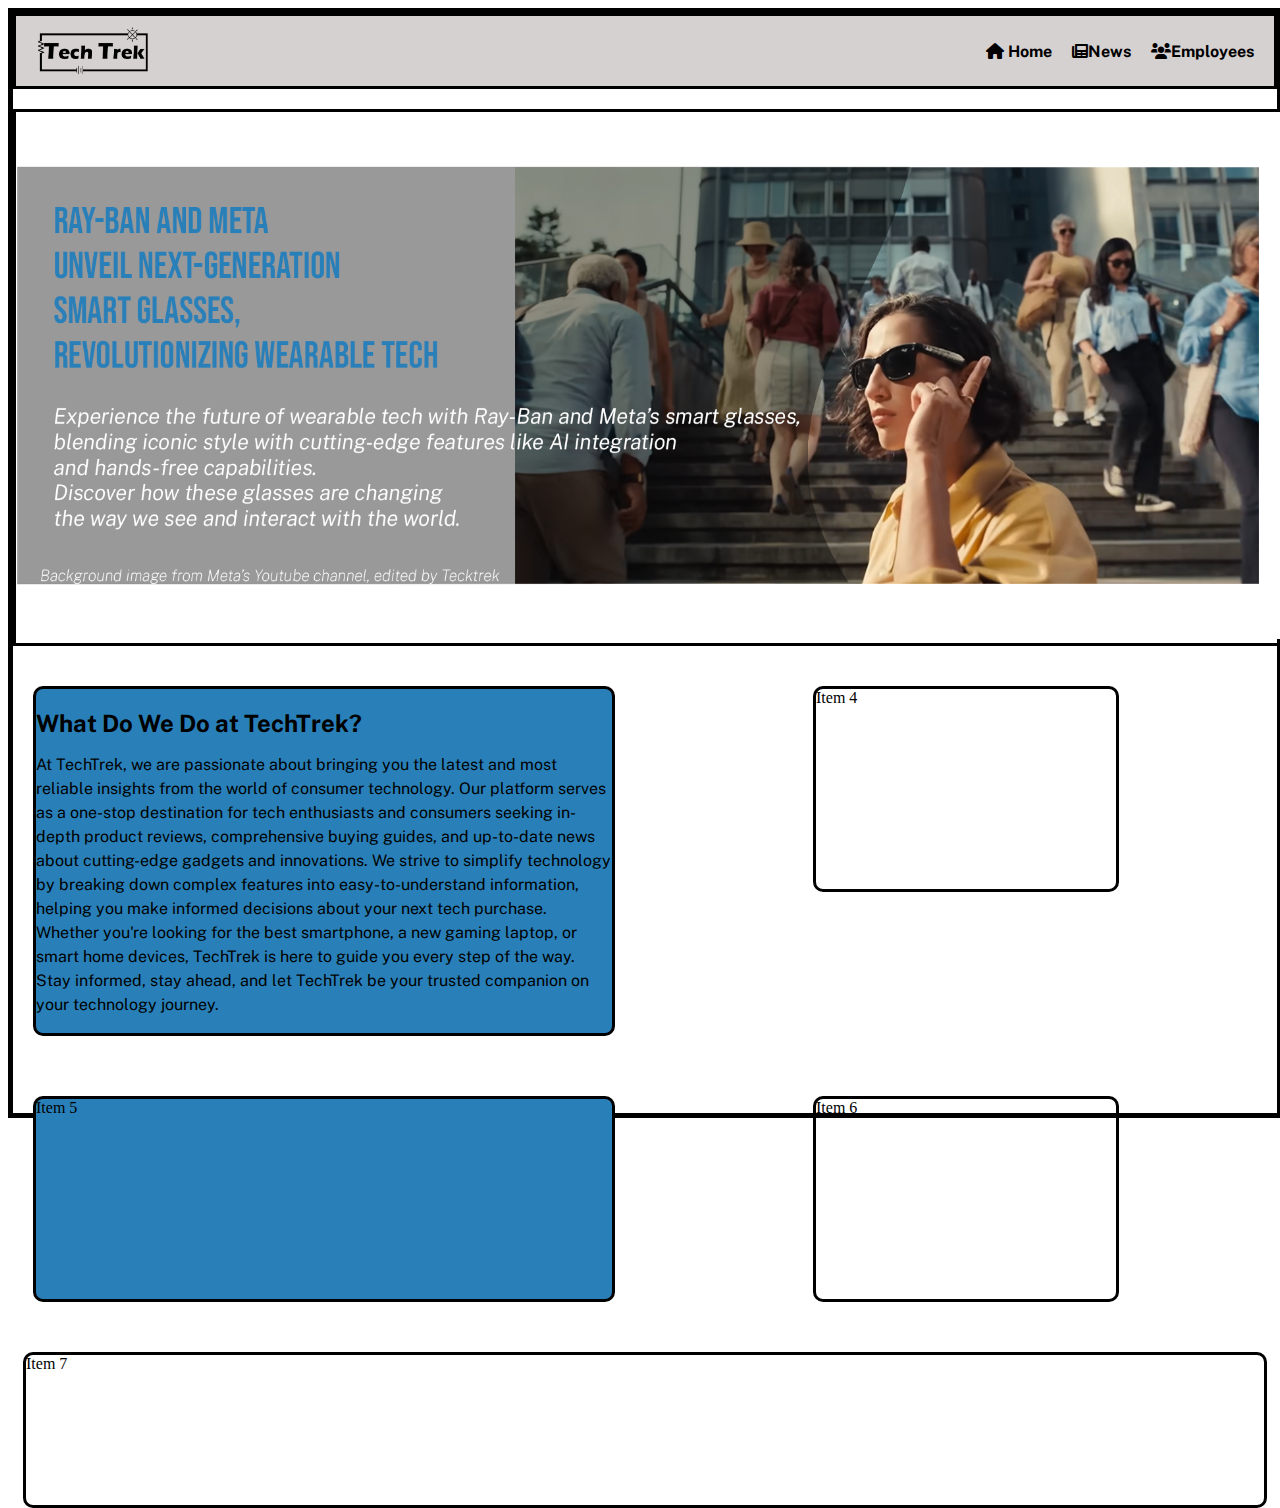
==== index.html @ 2f898368 "I added a hero image." ====
<!DOCTYPE html>
<html lang="en">

<head>
    <meta charset="UTF-8">
    <meta name="viewport" content="width=device-width, initial-scale=1.0">
    <title>TechTrek</title>
    <link rel="stylesheet" type="text/css" href="index.css" />
    <link href="https://cdnjs.cloudflare.com/ajax/libs/font-awesome/6.0.0-beta3/css/all.min.css" rel="stylesheet">
    <link
        href="https://fonts.googleapis.com/css2?family=Public+Sans:wght@100;200;300;400;500;600;700;800;900&display=swap"
        rel="stylesheet">

</head>

<body>

    <div class="grid-container">
        <div class="item1">
            <img src="/media/TechTrekMini-nb.png" alt="TechTrek Logo" class="logo">
            <nav>
                <ul>
                    <li> <a href="#home"><i class="fa-solid fa-house"></i> Home</a></li>
                    <li> <a href="#news"><i class="fa-solid fa-newspaper"></i>News</a></li>
                    <li> <a href="#Employees"><i class="fa-solid fa-users"></i>Employees</a></li>
                </ul>
            </nav>

        </div>

        <div class="item2">
            <img src="/media/hero imagePNG.png" alt="Latest tech news">
        </div>

        <div class="item3">
            <h2>What Do We Do at TechTrek?</h2>

            <p>At TechTrek, we are passionate about bringing you the latest and most reliable insights from the world of
                consumer
                technology. Our platform serves as a one-stop destination for tech enthusiasts and consumers seeking
                in-depth product
                reviews, comprehensive buying guides, and up-to-date news about cutting-edge gadgets and innovations.

                We strive to simplify technology by breaking down complex features into easy-to-understand information,
                helping you make
                informed decisions about your next tech purchase. Whether you're looking for the best smartphone, a new
                gaming laptop,
                or smart home devices, TechTrek is here to guide you every step of the way.

                Stay informed, stay ahead, and let TechTrek be your trusted companion on your technology journey.</p>
        </div>

        <div class="item4"> Item 4</div>

        <div class="item5"> Item 5</div>

        <div class="item6"> Item 6</div>

        <div class="item7"> Item 7</div>

    </div>


</body>

</html>
---- index.css ----
.grid-container {
    display: grid;
    background-color: white;
    border: 5px solid black;
    grid-template-columns: 1fr 1fr;
    grid-template-rows: 50px 300px repeat (2 2fr) 100px;
    gap: 20px;
    width: 100%;
    height: 1100px;
}

.grid-container div {
    /* background-color: brown; */
    border: solid black;

}



/* T H E   C H I L D R E N */

/* Navbar */
.logo {
    height: 50px;
}

.item1 {
    grid-column: 1/3;
    /*the whole row, the whole ting */
    height: 50px;
    /* Styling the navbar */
    display: flex;
    justify-content: space-between;
    align-items: center;
    padding: 10px 20px;
    background-color: #d6d1d1;
    color: white;
}

.item1 nav ul {
    list-style: none;
    display: flex;
    gap: 20px;
    margin: 0;
    padding: 0;
}

.item1 nav ul li a {
    text-decoration: none;
    color: black;
    font-family: "Public Sans", sans-serif;
    font-weight: 700;
}

.item1 nav ul li a:hover {
    color: #2980b9;
}

/* Hero image */
.item2 {
    grid-column: 1/3;
    /*full width(whole ting)*/
    aspect-ratio: 1920/800;
    width: 100%;
    /* height: 300px; */
}

.item2 img {
    width: 100%;
    height: 100%;
    object-fit: cover;
}


/* Article 1 */
.item3 {
    grid-column: 1;
    /*Left column*/
    border-radius: 10px;
    height: auto;
    margin: 20px;
    background-color: #2980b9;
    /* Font */
    font-family: "Public Sans", sans-serif;
    font-optical-sizing: auto;
    font-weight: 400;
    font-style: normal;
}

.item3 h2 {
    font-size: 24px;
    color: black;
    margin-bottom: 10px;
    font-family: "Public Sans", sans-serif;
    font-weight: 700;

}

.item3 p {
    font-size: 16px;
    line-height: 1.5;
    color: black;
    font-family: "Public Sans", sans-serif;
    font-weight: 400;
}


/* Image/section 1 */
.item4 {
    grid-column: 2;
    /*Right column*/
    border-radius: 10px;
    height: 200px;
    width: 300px;
    justify-self: center;
    margin: 20px;
}

/* Image/section 2 */
.item5 {
    grid-column: 1;
    /*Left column*/
    border-radius: 10px;
    height: 200px;
    margin: 20px;
    background-color: #2980b9;
}

/* Article 2 */
.item6 {
    grid-column: 2;
    /*Right column*/
    border-radius: 10px;
    height: 200px;
    width: 300px;
    justify-self: center;
    margin: 20px;
}

/* Footer */
.item7 {
    grid-column: 1/3;
    /*Full width*/
    border-radius: 10px;
    height: 150px;
    margin: 10px;
}
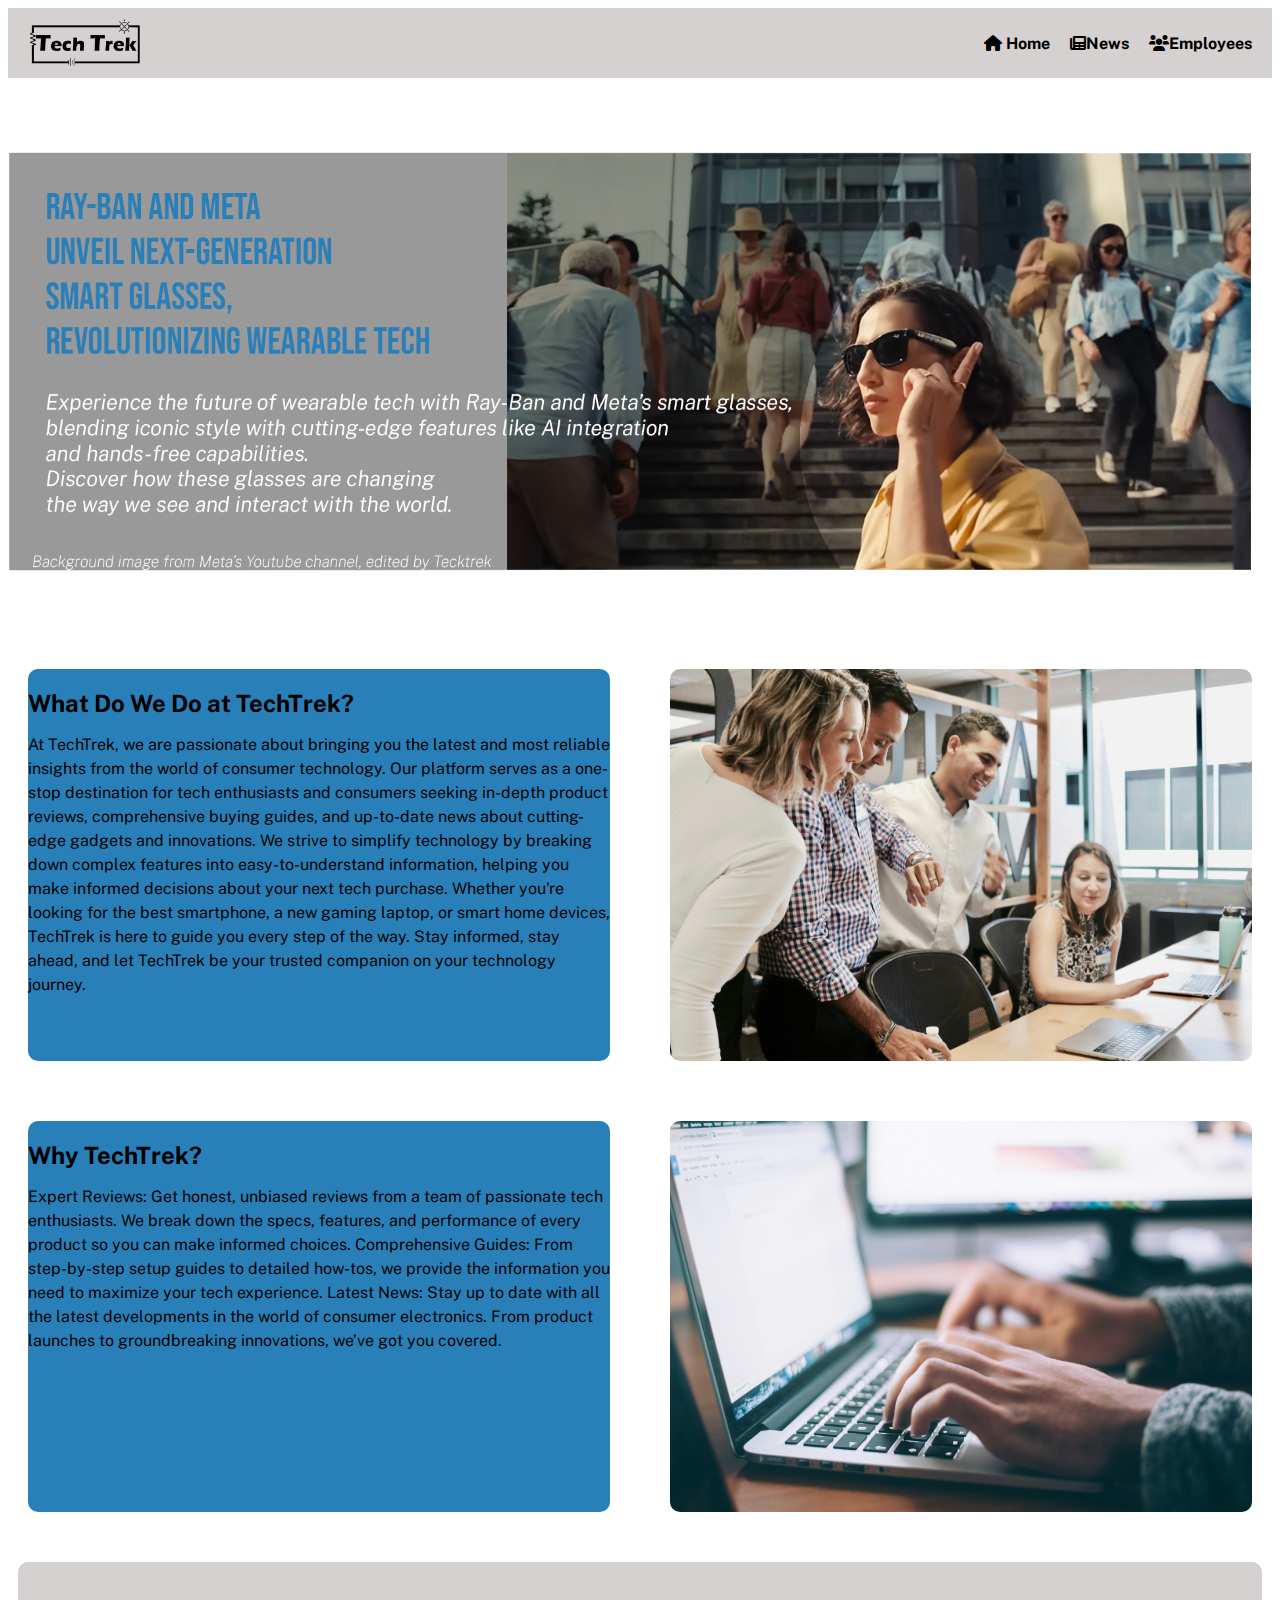
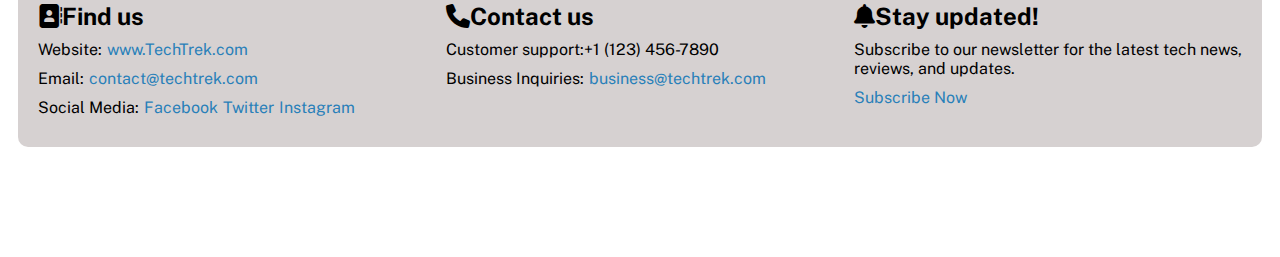
==== commit dc31a907: "I added the companys contact information at the bottom. I also added some text and an image to item5" ====
--- a/index.html
+++ b/index.html
@@ -50,17 +50,73 @@
                 Stay informed, stay ahead, and let TechTrek be your trusted companion on your technology journey.</p>
         </div>
 
-        <div class="item4"> Item 4</div>
+        <div class="item4">
+            <img src="/media/employeesWorking.jpg" alt="Picture of employees working.">
 
-        <div class="item5"> Item 5</div>
+        </div>
 
-        <div class="item6"> Item 6</div>
+        <div class="item5">
+            <h2>Why TechTrek?</h2>
+            <p>Expert Reviews: Get honest, unbiased reviews from a team of passionate tech enthusiasts. We break down
+                the specs,
+                features, and performance of every product so you can make informed choices.
+                Comprehensive Guides: From step-by-step setup guides to detailed how-tos, we provide the information you
+                need to
+                maximize your tech experience.
+                Latest News: Stay up to date with all the latest developments in the world of consumer electronics. From
+                product
+                launches to groundbreaking innovations, we’ve got you covered.</p>
 
-        <div class="item7"> Item 7</div>
+        </div>
+
+        <div class="item6">
+            <img src="/media/laptopWritingcloseup.jpg" alt="Closeup picture of a person writing on a laptop.">
+        </div>
+
+        <div class="item7">
+            <div class="find-us">
+                <h2><i class="fa-solid fa-address-book"></i>Find us</h2>
+                <ul>
+                    <li>Website:<a href="https://www.w3schools.com/" target="_blank"> www.TechTrek.com</a>
+                    </li>
+                    <li>Email:<a href="https://www.w3schools.com/" target="_blank">contact@techtrek.com</a>
+                    </li>
+                    <li>Social Media:<a href="https://www.facebook.com/zuck/?locale=sv_SE" target="_blank">Facebook</a>
+                        <a href="https://x.com/finkd?" target="_blank">Twitter</a>
+                        <a href="https://www.instagram.com/zuck/" target="_blank">Instagram</a>
+                    </li>
+                </ul>
+            </div>
+
+            <div class="contact-us">
+                <h2><i class="fa-solid fa-phone"></i>Contact us</h2>
+                <ul>
+                    <li>Customer support:+1 (123) 456-7890
+                    </li>
+                    <li>Business Inquiries:<a href="https://www.w3schools.com/"
+                            target="_blank">business@techtrek.com</a>
+                    </li>
+                </ul>
+
+            </div>
+
+            <div class="stay-updated">
+                <h2><i class="fa-solid fa-bell"></i>Stay updated!</h2>
+                <ul>
+                    <li>Subscribe to our newsletter for the latest tech news, reviews, and updates.</li>
+                    <li><a href="https://www.w3schools.com/" target="_blank">Subscribe Now</a> </li>
+                </ul>
+            </div>
+
+        </div>
 
     </div>
 
 
+    <div class="end-container">
+        <!-- Inget här, detta är tomrum. Det ger sidan lite "breathing room" -->
+    </div>
+
 </body>
 
 </html>--- a/index.css
+++ b/index.css
@@ -1,17 +1,17 @@
 .grid-container {
     display: grid;
     background-color: white;
-    border: 5px solid black;
+    /* border: 5px solid black; */
     grid-template-columns: 1fr 1fr;
     grid-template-rows: 50px 300px repeat (2 2fr) 100px;
     gap: 20px;
     width: 100%;
-    height: 1100px;
+    height: auto;
 }
 
 .grid-container div {
     /* background-color: brown; */
-    border: solid black;
+    /* border: solid black; */
 
 }
 
@@ -110,10 +110,17 @@
     grid-column: 2;
     /*Right column*/
     border-radius: 10px;
-    height: 200px;
-    width: 300px;
+    height: auto;
+    width: auto;
     justify-self: center;
     margin: 20px;
+}
+
+.item4 img {
+    width: 100%;
+    height: 100%;
+    object-fit: cover;
+    border-radius: 10px;
 }
 
 /* Image/section 2 */
@@ -121,9 +128,30 @@
     grid-column: 1;
     /*Left column*/
     border-radius: 10px;
-    height: 200px;
+    height: auto;
     margin: 20px;
     background-color: #2980b9;
+    /* Font */
+    font-family: "Public Sans", sans-serif;
+    font-optical-sizing: auto;
+    font-weight: 400;
+    font-style: normal;
+}
+
+.item5 h2 {
+    font-size: 24px;
+    color: black;
+    margin-bottom: 10px;
+    font-family: "Public Sans", sans-serif;
+    font-weight: 700;
+}
+
+.item5 p {
+    font-size: 16px;
+    line-height: 1.5;
+    color: black;
+    font-family: "Public Sans", sans-serif;
+    font-weight: 400;
 }
 
 /* Article 2 */
@@ -131,17 +159,81 @@
     grid-column: 2;
     /*Right column*/
     border-radius: 10px;
-    height: 200px;
-    width: 300px;
+    height: auto;
+    width: auto;
     justify-self: center;
     margin: 20px;
+}
+
+.item6 img {
+    width: 100%;
+    height: 100%;
+    object-fit: cover;
+    border-radius: 10px;
 }
 
 /* Footer */
 .item7 {
     grid-column: 1/3;
     /*Full width*/
-    border-radius: 10px;
-    height: 150px;
+    display: flex;
+    justify-content: space-between;
+    align-items: flex-start;
+    border-radius: 10px;
+    height: auto;
     margin: 10px;
+    padding: 20px;
+    background-color: #d6d1d1;
+}
+
+.find-us,
+.contact-us,
+.stay-updated {
+    flex: 1;
+    margin-right: 20px;
+}
+
+.stay-updated {
+    margin-right: 0;
+}
+
+
+.item7 h2 {
+    font-size: 24px;
+    color: black;
+    margin-bottom: 10px;
+    font-family: "Public Sans", sans-serif;
+    font-weight: 700;
+}
+
+.item7 ul {
+    list-style: none;
+    padding: 0;
+    margin: 0;
+}
+
+.item7 ul li {
+    display: flex;
+    align-items: center;
+    gap: 5px;
+    margin-bottom: 10px;
+    font-family: "Public Sans", sans-serif;
+    font-weight: 400;
+}
+
+.item7 ul li a {
+    text-decoration: none;
+    color: #2980b9;
+    font-family: "Public Sans", sans-serif;
+    font-weight: 400;
+}
+
+.item7 ul li a:hover {
+    color: darkblue;
+}
+
+
+.end-container {
+    margin-bottom: 100px;
+    /* Lite rum där på botten*/
 }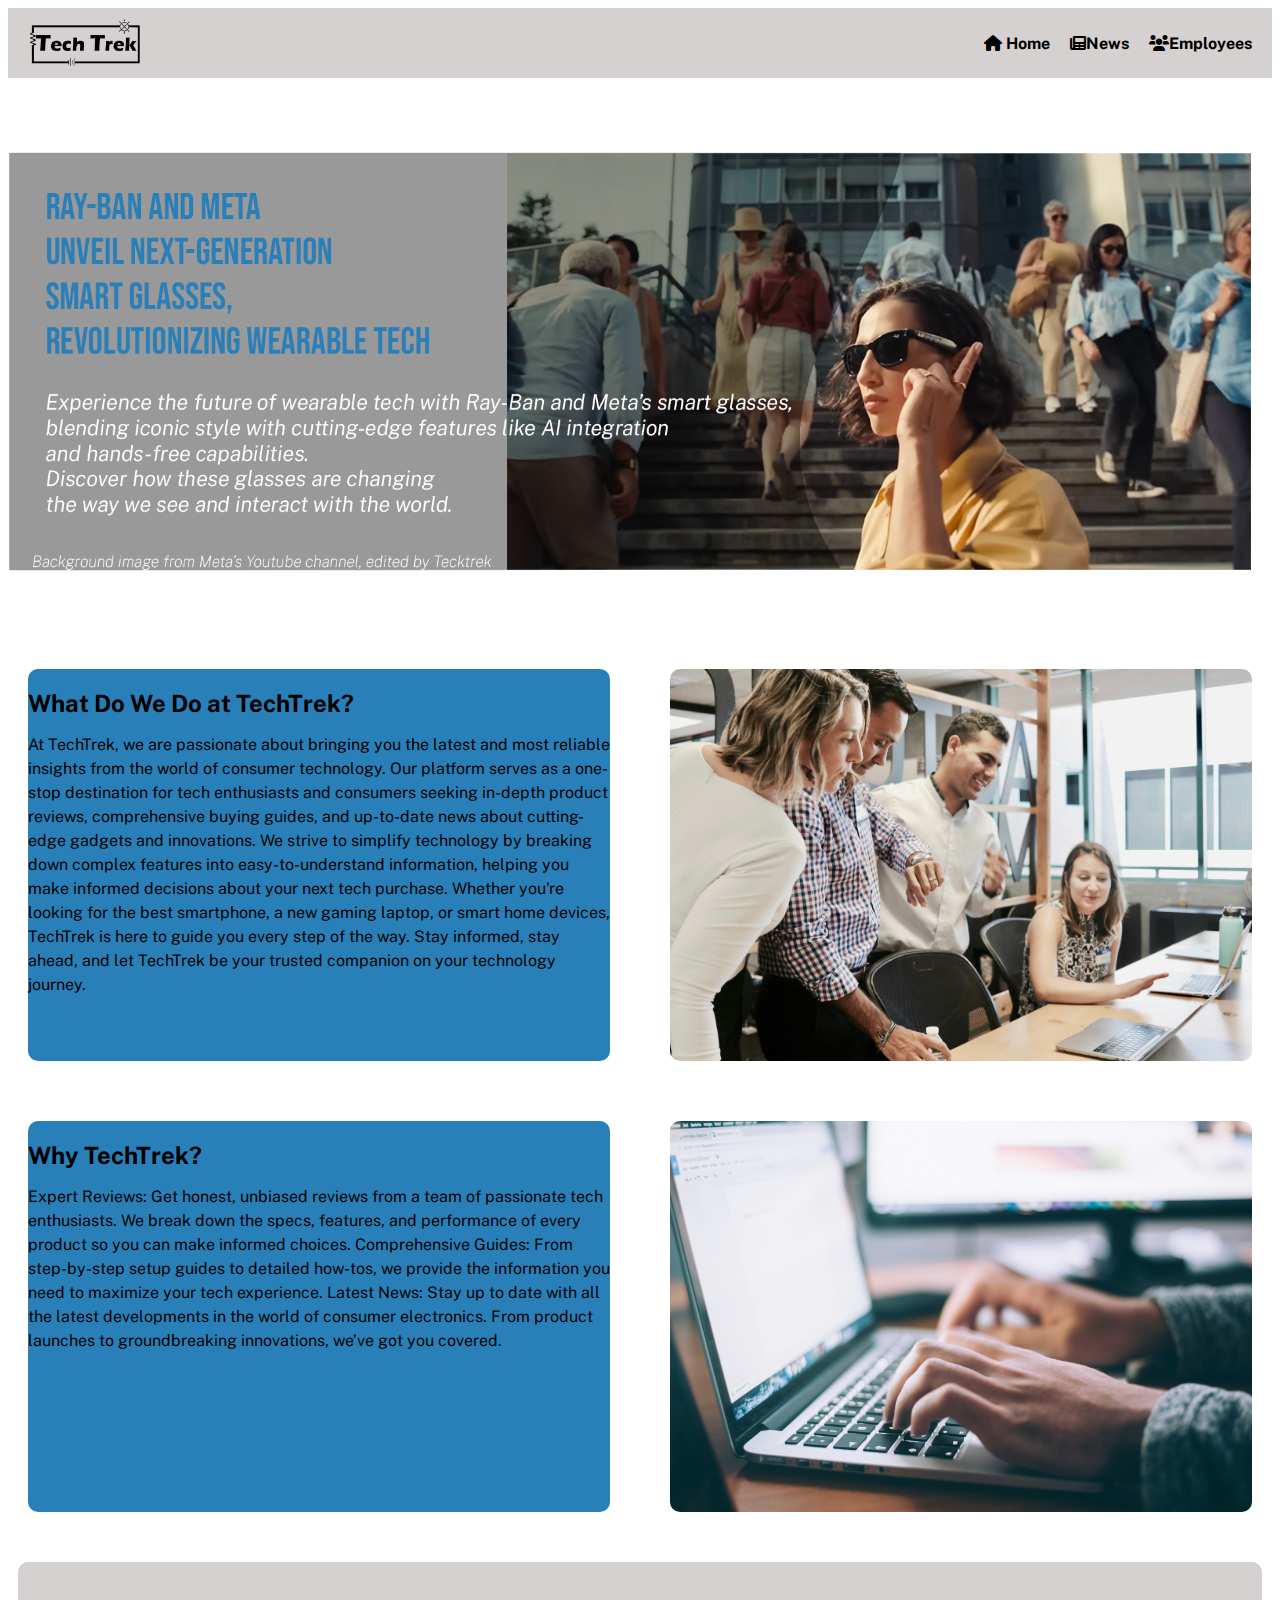
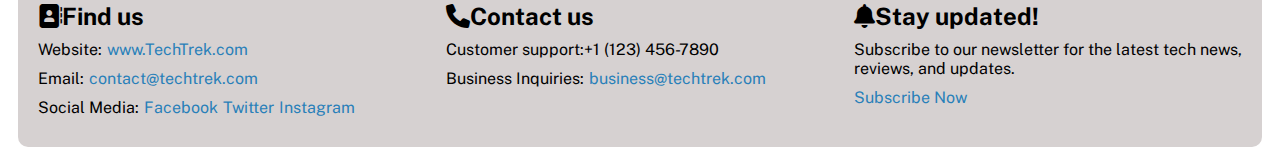
==== commit 8430b589: "I added semantic elements to my html file. I also removed the end-container as I believe it is no lo" ====
--- a/index.html
+++ b/index.html
@@ -16,7 +16,8 @@
 <body>
 
     <div class="grid-container">
-        <div class="item1">
+
+        <header class="item1">
             <img src="/media/TechTrekMini-nb.png" alt="TechTrek Logo" class="logo">
             <nav>
                 <ul>
@@ -26,13 +27,13 @@
                 </ul>
             </nav>
 
-        </div>
+        </header>
 
-        <div class="item2">
+        <section class="item2">
             <img src="/media/hero imagePNG.png" alt="Latest tech news">
-        </div>
+        </section>
 
-        <div class="item3">
+        <article class="item3">
             <h2>What Do We Do at TechTrek?</h2>
 
             <p>At TechTrek, we are passionate about bringing you the latest and most reliable insights from the world of
@@ -48,14 +49,14 @@
                 or smart home devices, TechTrek is here to guide you every step of the way.
 
                 Stay informed, stay ahead, and let TechTrek be your trusted companion on your technology journey.</p>
-        </div>
+        </article>
 
-        <div class="item4">
+        <section class="item4">
             <img src="/media/employeesWorking.jpg" alt="Picture of employees working.">
 
-        </div>
+        </section>
 
-        <div class="item5">
+        <article class="item5">
             <h2>Why TechTrek?</h2>
             <p>Expert Reviews: Get honest, unbiased reviews from a team of passionate tech enthusiasts. We break down
                 the specs,
@@ -67,13 +68,13 @@
                 product
                 launches to groundbreaking innovations, we’ve got you covered.</p>
 
-        </div>
+        </article>
 
-        <div class="item6">
+        <section class="item6">
             <img src="/media/laptopWritingcloseup.jpg" alt="Closeup picture of a person writing on a laptop.">
-        </div>
+        </section>
 
-        <div class="item7">
+        <footer class="item7">
             <div class="find-us">
                 <h2><i class="fa-solid fa-address-book"></i>Find us</h2>
                 <ul>
@@ -108,13 +109,8 @@
                 </ul>
             </div>
 
-        </div>
+        </footer>
 
-    </div>
-
-
-    <div class="end-container">
-        <!-- Inget här, detta är tomrum. Det ger sidan lite "breathing room" -->
     </div>
 
 </body>
--- a/index.css
+++ b/index.css
@@ -230,10 +230,4 @@
 
 .item7 ul li a:hover {
     color: darkblue;
-}
-
-
-.end-container {
-    margin-bottom: 100px;
-    /* Lite rum där på botten*/
 }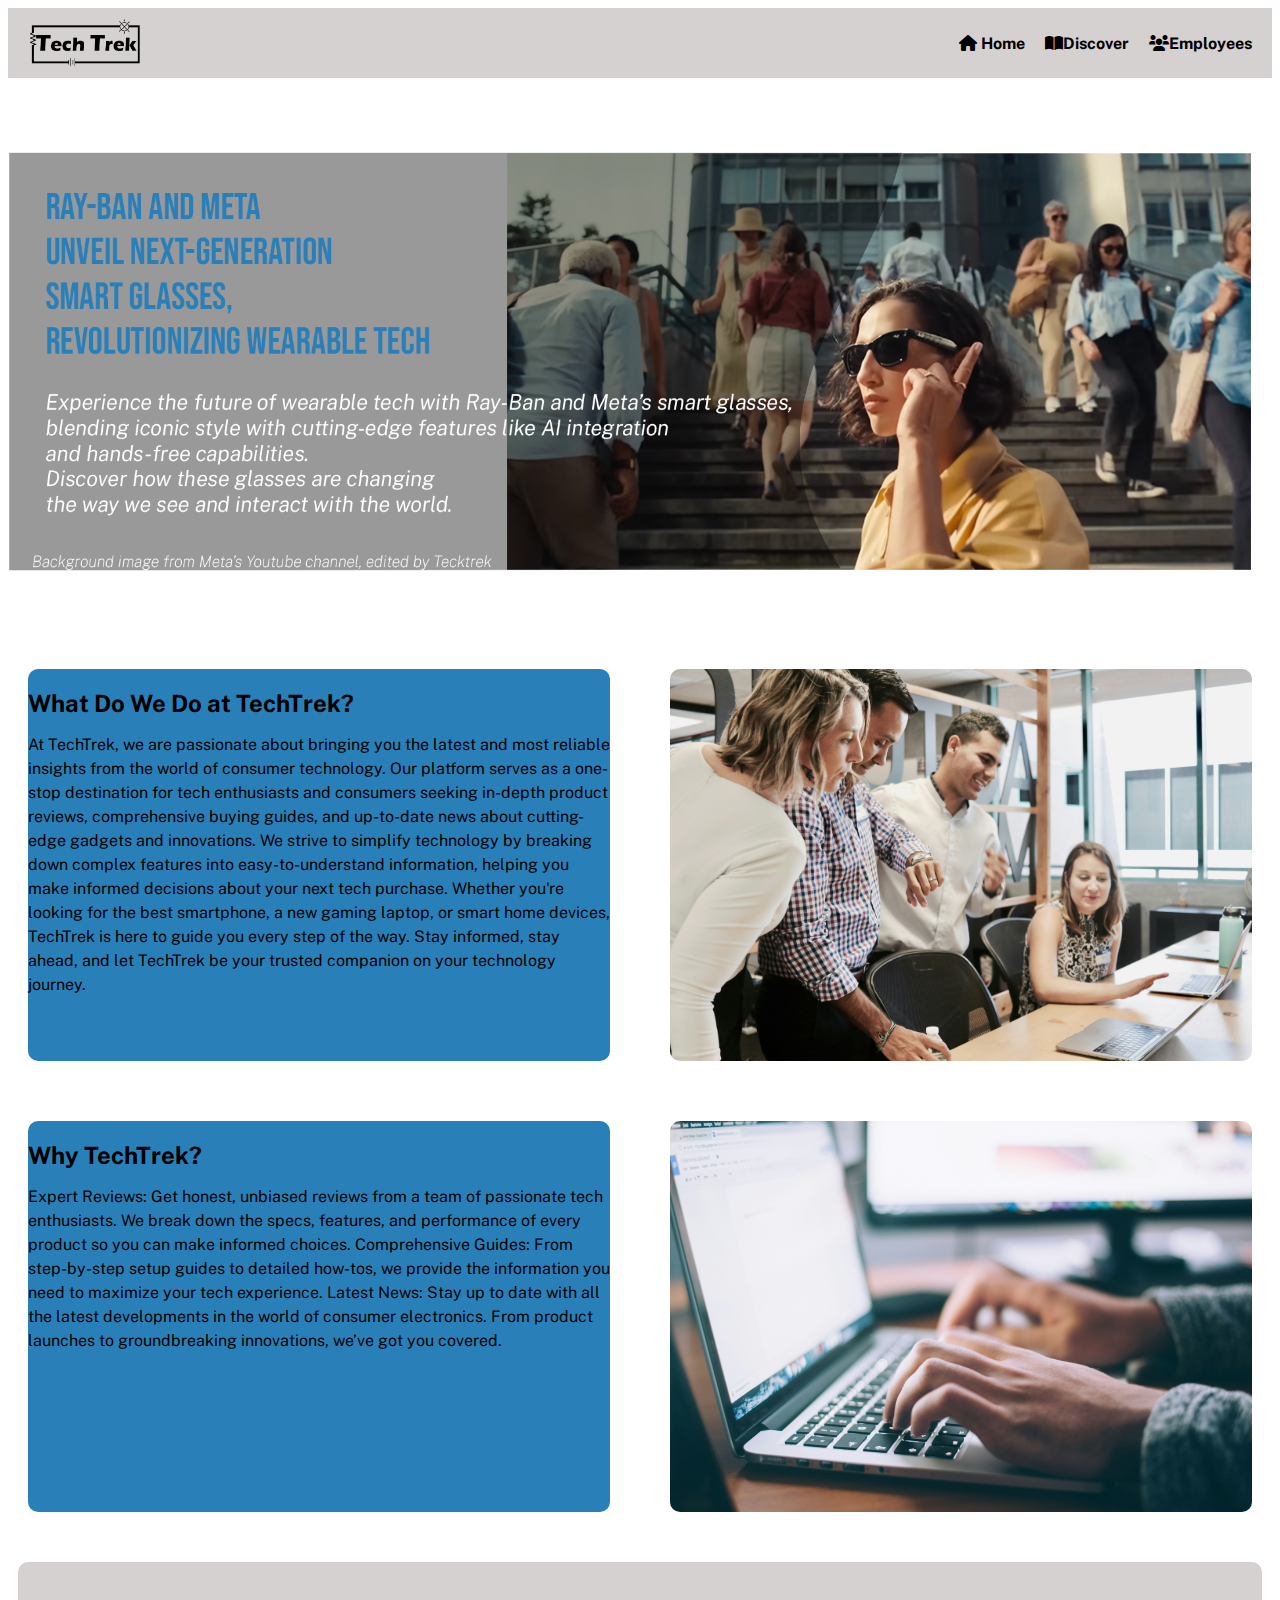
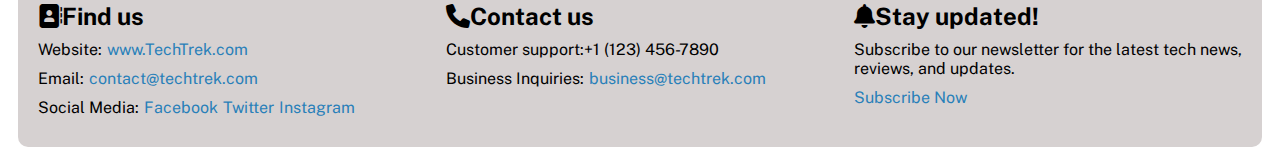
==== commit af06fae1: "I started making my third and final page for the website. I started by making the layout. On this pa" ====
--- a/index.html
+++ b/index.html
@@ -21,9 +21,9 @@
             <img src="/media/TechTrekMini-nb.png" alt="TechTrek Logo" class="logo">
             <nav>
                 <ul>
-                    <li> <a href="#home"><i class="fa-solid fa-house"></i> Home</a></li>
-                    <li> <a href="#news"><i class="fa-solid fa-newspaper"></i>News</a></li>
-                    <li> <a href="#Employees"><i class="fa-solid fa-users"></i>Employees</a></li>
+                    <li> <a href="index.html"><i class="fa-solid fa-house"></i> Home</a></li>
+                    <li> <a href="info.html"><i class="fa-solid fa-book-open"></i>Discover</a></li>
+                    <li> <a href="card.html"><i class="fa-solid fa-users"></i>Employees</a></li>
                 </ul>
             </nav>
 
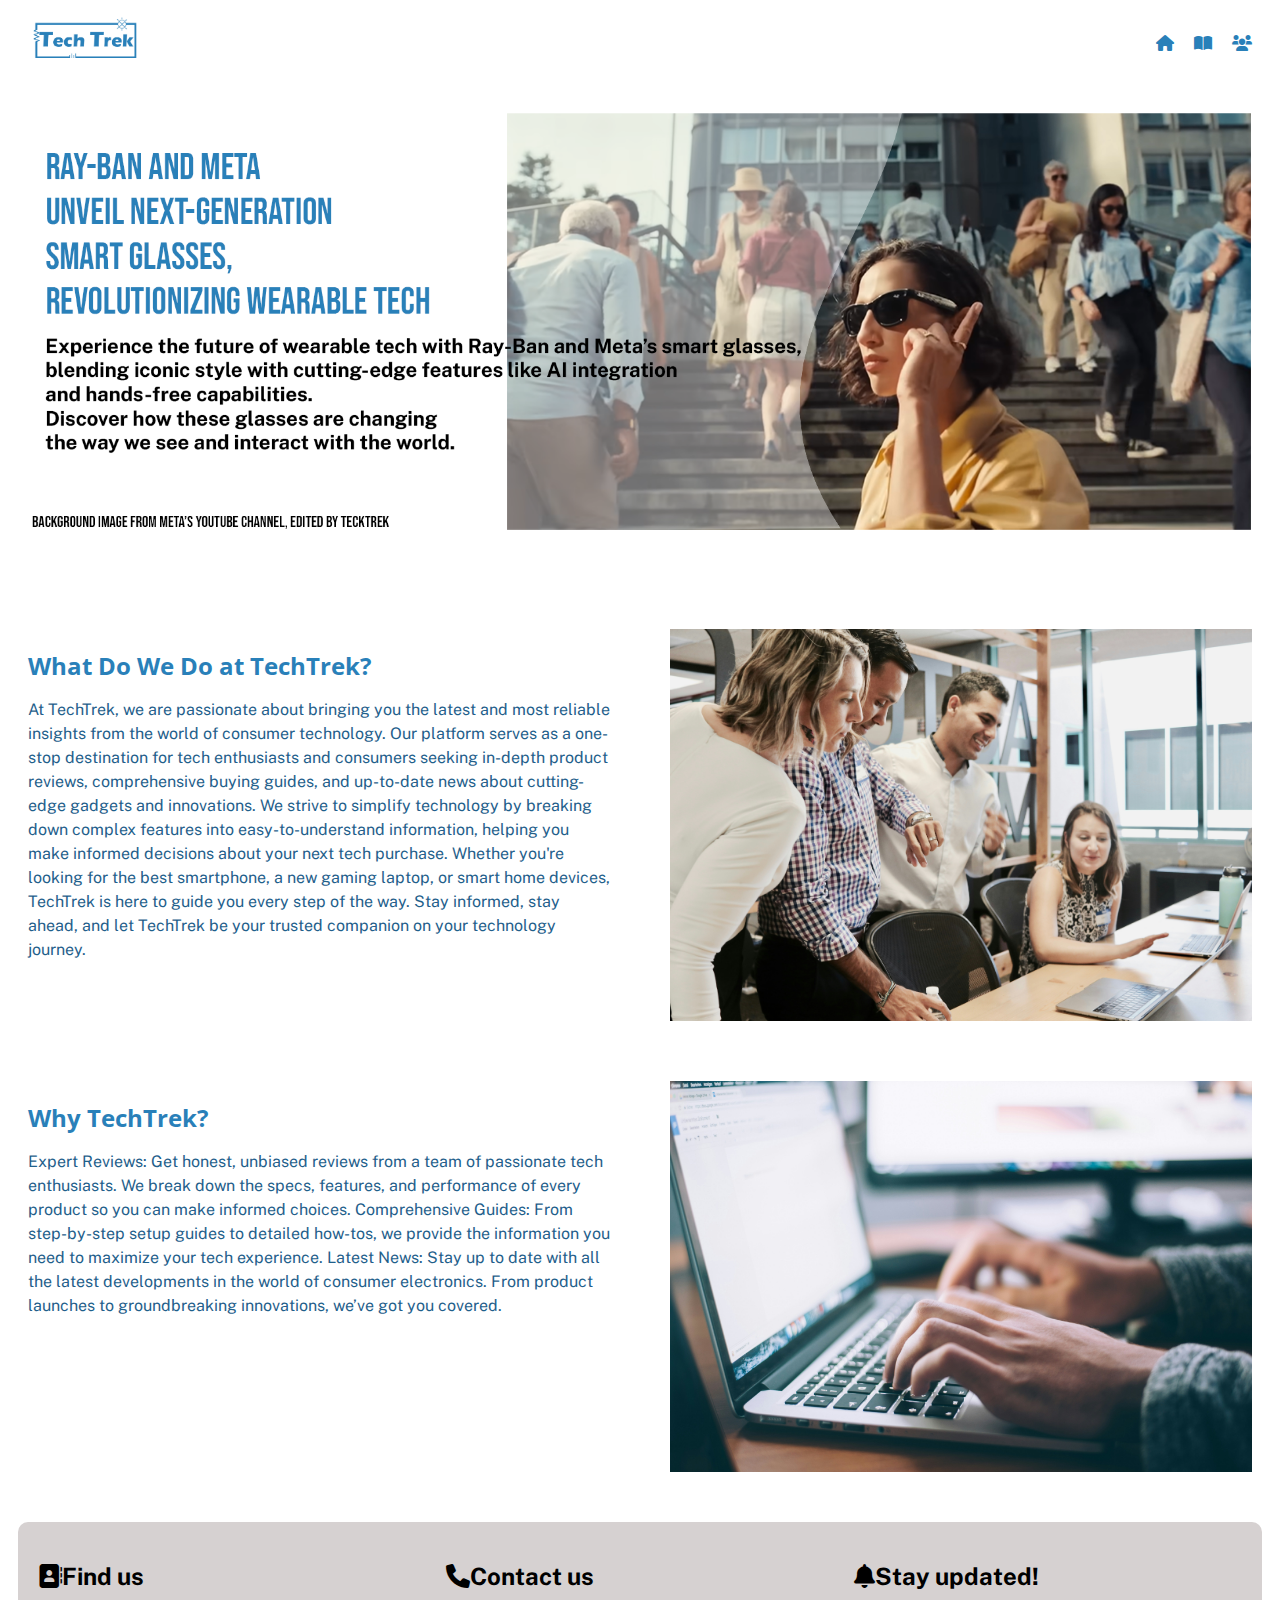
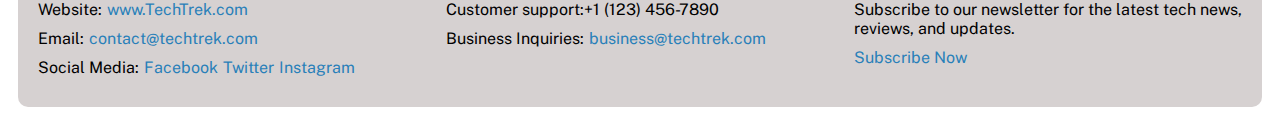
==== commit 07d83d6e: "I adjusted the apperance and the design of all the pages." ====
--- a/index.html
+++ b/index.html
@@ -6,10 +6,22 @@
     <meta name="viewport" content="width=device-width, initial-scale=1.0">
     <title>TechTrek</title>
     <link rel="stylesheet" type="text/css" href="index.css" />
+
+    <!-- Icons -->
     <link href="https://cdnjs.cloudflare.com/ajax/libs/font-awesome/6.0.0-beta3/css/all.min.css" rel="stylesheet">
+
+    <!-- Fonts -->
+    <!-- Public sans -->
     <link
         href="https://fonts.googleapis.com/css2?family=Public+Sans:wght@100;200;300;400;500;600;700;800;900&display=swap"
         rel="stylesheet">
+
+    <!-- Open sans -->
+    <link rel="preconnect" href="https://fonts.googleapis.com">
+    <link rel="preconnect" href="https://fonts.gstatic.com" crossorigin>
+    <link href="https://fonts.googleapis.com/css2?family=Open+Sans:ital,wght@0,300..800;1,300..800&display=swap"
+        rel="stylesheet">
+
 
 </head>
 
@@ -18,19 +30,21 @@
     <div class="grid-container">
 
         <header class="item1">
-            <img src="/media/TechTrekMini-nb.png" alt="TechTrek Logo" class="logo">
+            <a href="index.html">
+                <img src="/media/TechTrek - blue-mindrePNG.png" alt="TechTrek Logo" class="logo">
+            </a>
             <nav>
                 <ul>
-                    <li> <a href="index.html"><i class="fa-solid fa-house"></i> Home</a></li>
-                    <li> <a href="info.html"><i class="fa-solid fa-book-open"></i>Discover</a></li>
-                    <li> <a href="card.html"><i class="fa-solid fa-users"></i>Employees</a></li>
+                    <li> <a href="index.html"><i class="fa-solid fa-house"></i> </a></li>
+                    <li> <a href="info.html"><i class="fa-solid fa-book-open"></i></a></li>
+                    <li> <a href="card.html"><i class="fa-solid fa-users"></i></a></li>
                 </ul>
             </nav>
 
         </header>
 
         <section class="item2">
-            <img src="/media/hero imagePNG.png" alt="Latest tech news">
+            <img src="/media/hero image - whitePNG.png" alt="Latest tech news">
         </section>
 
         <article class="item3">
--- a/index.css
+++ b/index.css
@@ -9,13 +9,6 @@
     height: auto;
 }
 
-.grid-container div {
-    /* background-color: brown; */
-    /* border: solid black; */
-
-}
-
-
 
 /* T H E   C H I L D R E N */
 
@@ -33,7 +26,7 @@
     justify-content: space-between;
     align-items: center;
     padding: 10px 20px;
-    background-color: #d6d1d1;
+    /* background-color: #d6d1d1; */
     color: white;
 }
 
@@ -47,13 +40,13 @@
 
 .item1 nav ul li a {
     text-decoration: none;
-    color: black;
+    color: #2980b9;
     font-family: "Public Sans", sans-serif;
     font-weight: 700;
 }
 
 .item1 nav ul li a:hover {
-    color: #2980b9;
+    color: #1f608b
 }
 
 /* Hero image */
@@ -63,6 +56,7 @@
     aspect-ratio: 1920/800;
     width: 100%;
     /* height: 300px; */
+    margin-top: -40px;
 }
 
 .item2 img {
@@ -79,7 +73,7 @@
     border-radius: 10px;
     height: auto;
     margin: 20px;
-    background-color: #2980b9;
+    /* background-color: #2980b9; */
     /* Font */
     font-family: "Public Sans", sans-serif;
     font-optical-sizing: auto;
@@ -89,19 +83,22 @@
 
 .item3 h2 {
     font-size: 24px;
-    color: black;
-    margin-bottom: 10px;
-    font-family: "Public Sans", sans-serif;
-    font-weight: 700;
+    color: #2980b9;
+    margin-bottom: 10px;
+    font-family: "Open Sans", serif;
+    font-optical-sizing: auto;
+    font-weight: 700;
+    font-style: normal;
 
 }
 
 .item3 p {
     font-size: 16px;
     line-height: 1.5;
-    color: black;
-    font-family: "Public Sans", sans-serif;
-    font-weight: 400;
+    color: #1f608b;
+    font-family: "Public Sans", sans-serif;
+    font-weight: 400;
+
 }
 
 
@@ -120,7 +117,7 @@
     width: 100%;
     height: 100%;
     object-fit: cover;
-    border-radius: 10px;
+    /* border-radius: 10px; */
 }
 
 /* Image/section 2 */
@@ -130,7 +127,7 @@
     border-radius: 10px;
     height: auto;
     margin: 20px;
-    background-color: #2980b9;
+    /* background-color: #2980b9; */
     /* Font */
     font-family: "Public Sans", sans-serif;
     font-optical-sizing: auto;
@@ -140,16 +137,19 @@
 
 .item5 h2 {
     font-size: 24px;
-    color: black;
-    margin-bottom: 10px;
-    font-family: "Public Sans", sans-serif;
-    font-weight: 700;
+    color: #2980b9;
+    margin-bottom: 10px;
+    font-family: "Open Sans", serif;
+    font-optical-sizing: auto;
+    font-weight: 700;
+    font-style: normal;
+
 }
 
 .item5 p {
     font-size: 16px;
     line-height: 1.5;
-    color: black;
+    color: #1f608b;
     font-family: "Public Sans", sans-serif;
     font-weight: 400;
 }
@@ -169,7 +169,7 @@
     width: 100%;
     height: 100%;
     object-fit: cover;
-    border-radius: 10px;
+    /* border-radius: 10px; */
 }
 
 /* Footer */
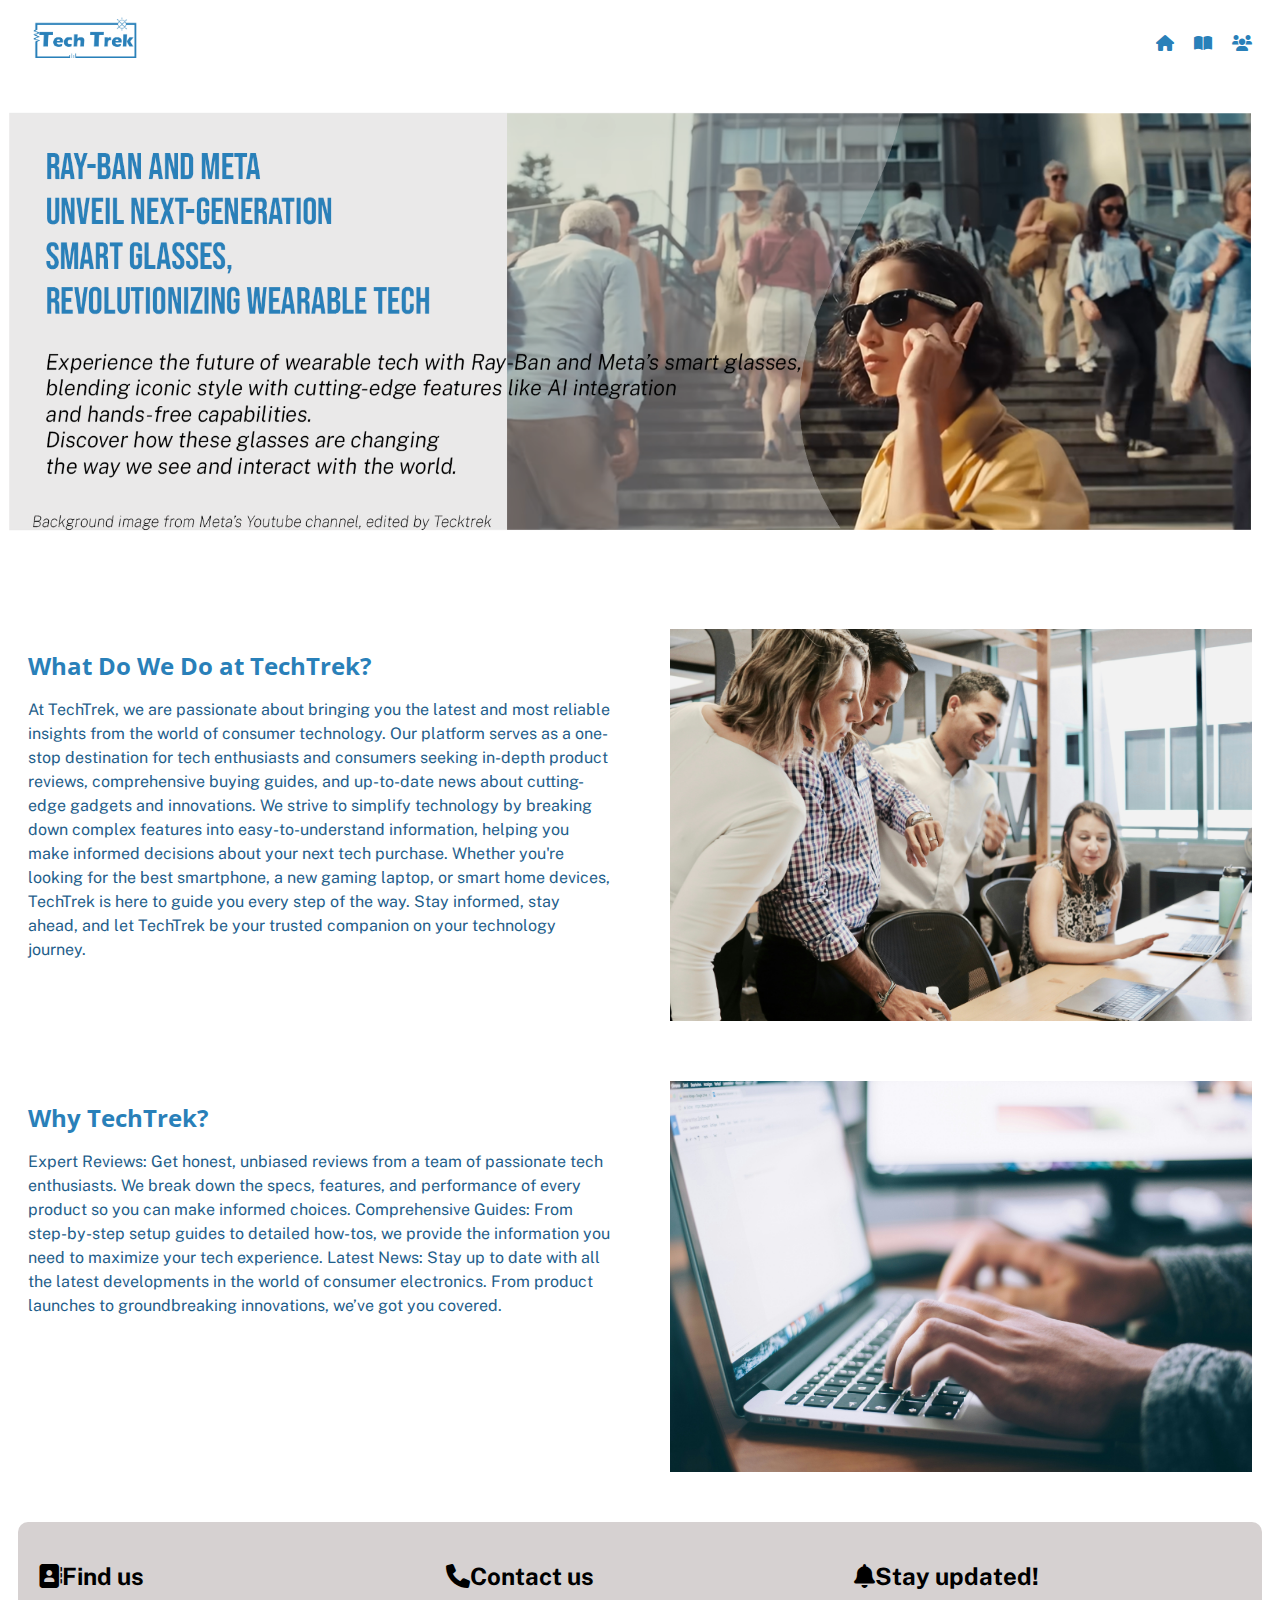
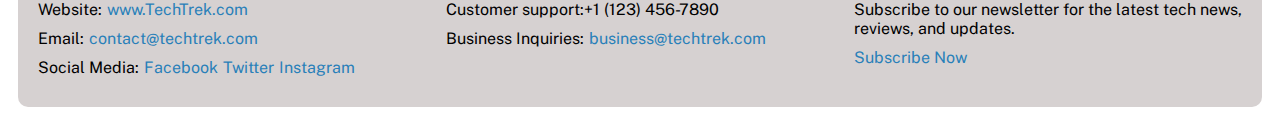
==== commit 28e00df8: "I removed some unnecessary code and added some comments to make the code easier to read. I also adde" ====
--- a/index.html
+++ b/index.html
@@ -29,6 +29,8 @@
 
     <div class="grid-container">
 
+
+        <!-- Navbar -->
         <header class="item1">
             <a href="index.html">
                 <img src="/media/TechTrek - blue-mindrePNG.png" alt="TechTrek Logo" class="logo">
@@ -43,10 +45,14 @@
 
         </header>
 
+
+        <!-- Hero Image -->
         <section class="item2">
-            <img src="/media/hero image - whitePNG.png" alt="Latest tech news">
+            <img src="/media/hero image - lightgreyPNG.png" alt="Latest tech news">
         </section>
 
+
+        <!-- Article 1 -->
         <article class="item3">
             <h2>What Do We Do at TechTrek?</h2>
 
@@ -65,11 +71,15 @@
                 Stay informed, stay ahead, and let TechTrek be your trusted companion on your technology journey.</p>
         </article>
 
+
+        <!-- Image 1-Employee working -->
         <section class="item4">
             <img src="/media/employeesWorking.jpg" alt="Picture of employees working.">
 
         </section>
 
+
+        <!-- Article 2 -->
         <article class="item5">
             <h2>Why TechTrek?</h2>
             <p>Expert Reviews: Get honest, unbiased reviews from a team of passionate tech enthusiasts. We break down
@@ -84,10 +94,14 @@
 
         </article>
 
+
+        <!-- Image 2-Person writing on computer -->
         <section class="item6">
             <img src="/media/laptopWritingcloseup.jpg" alt="Closeup picture of a person writing on a laptop.">
         </section>
 
+
+        <!-- Contact info -->
         <footer class="item7">
             <div class="find-us">
                 <h2><i class="fa-solid fa-address-book"></i>Find us</h2>
